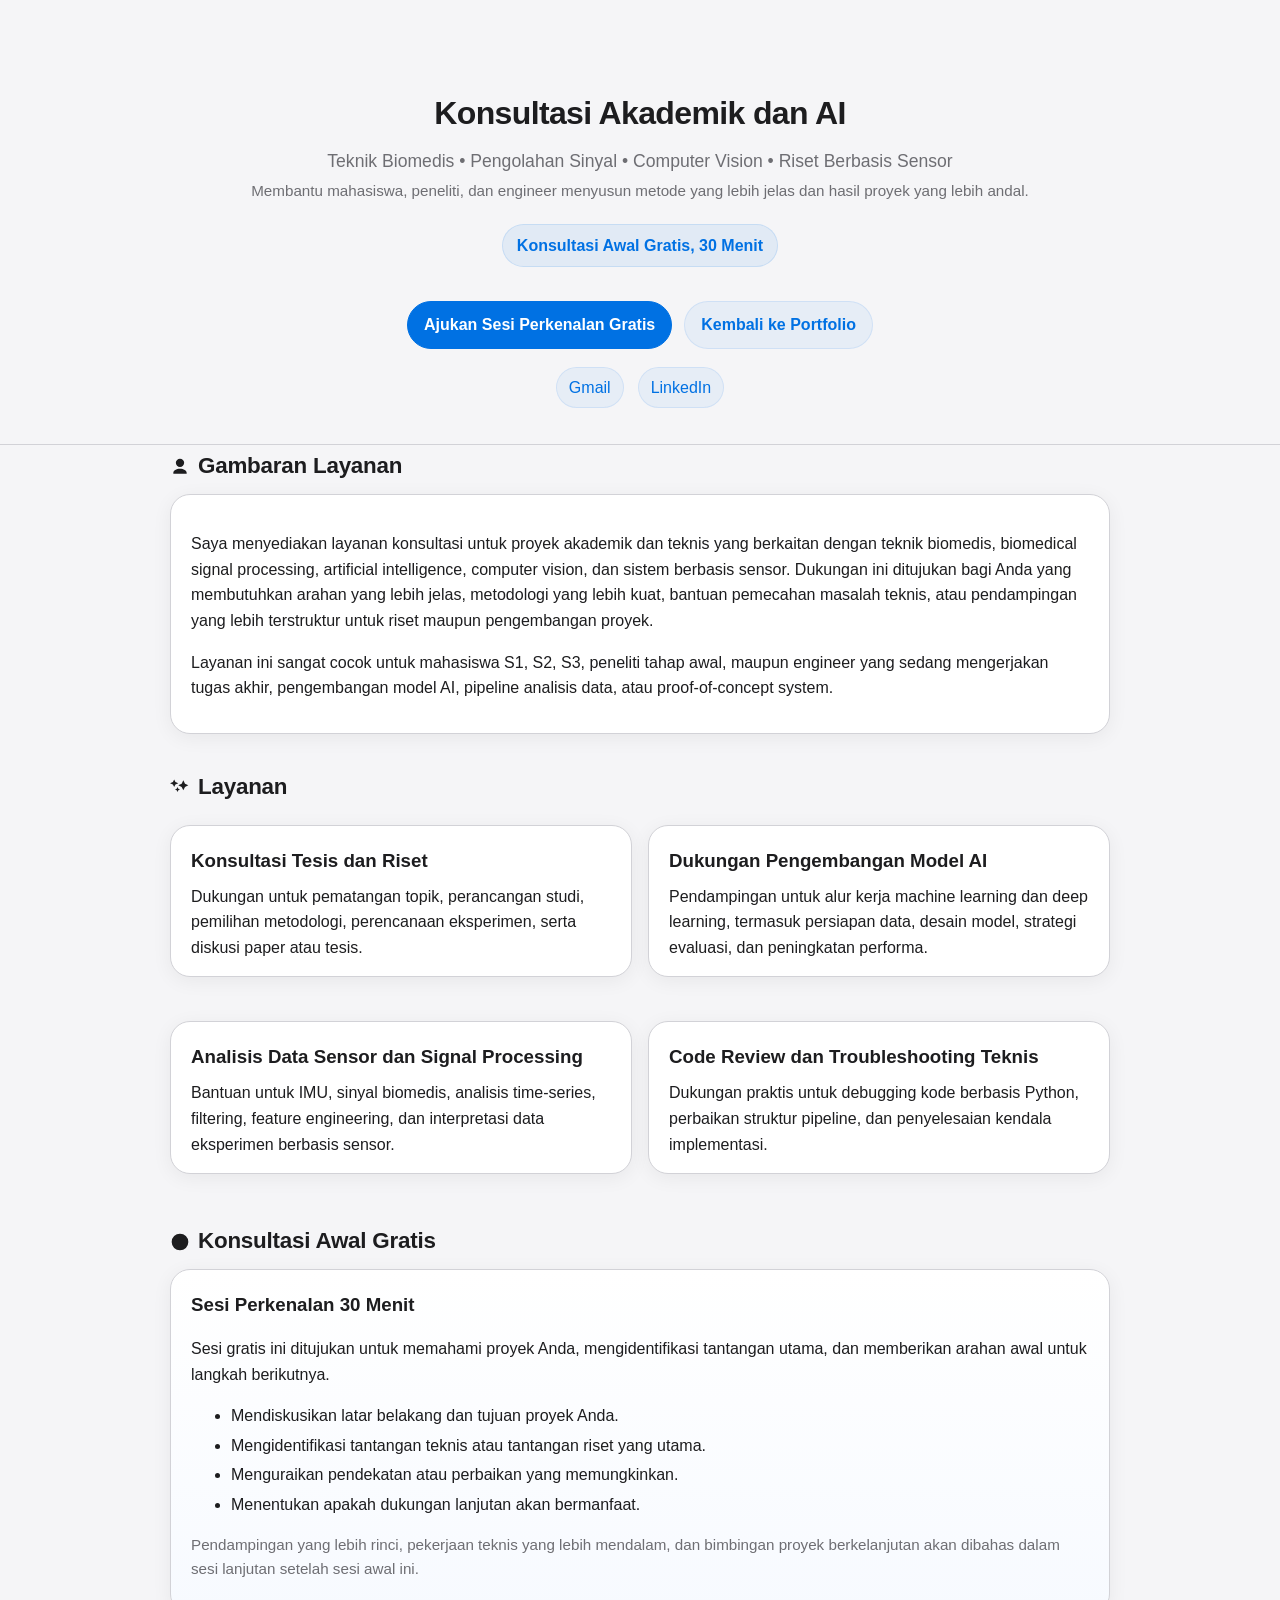
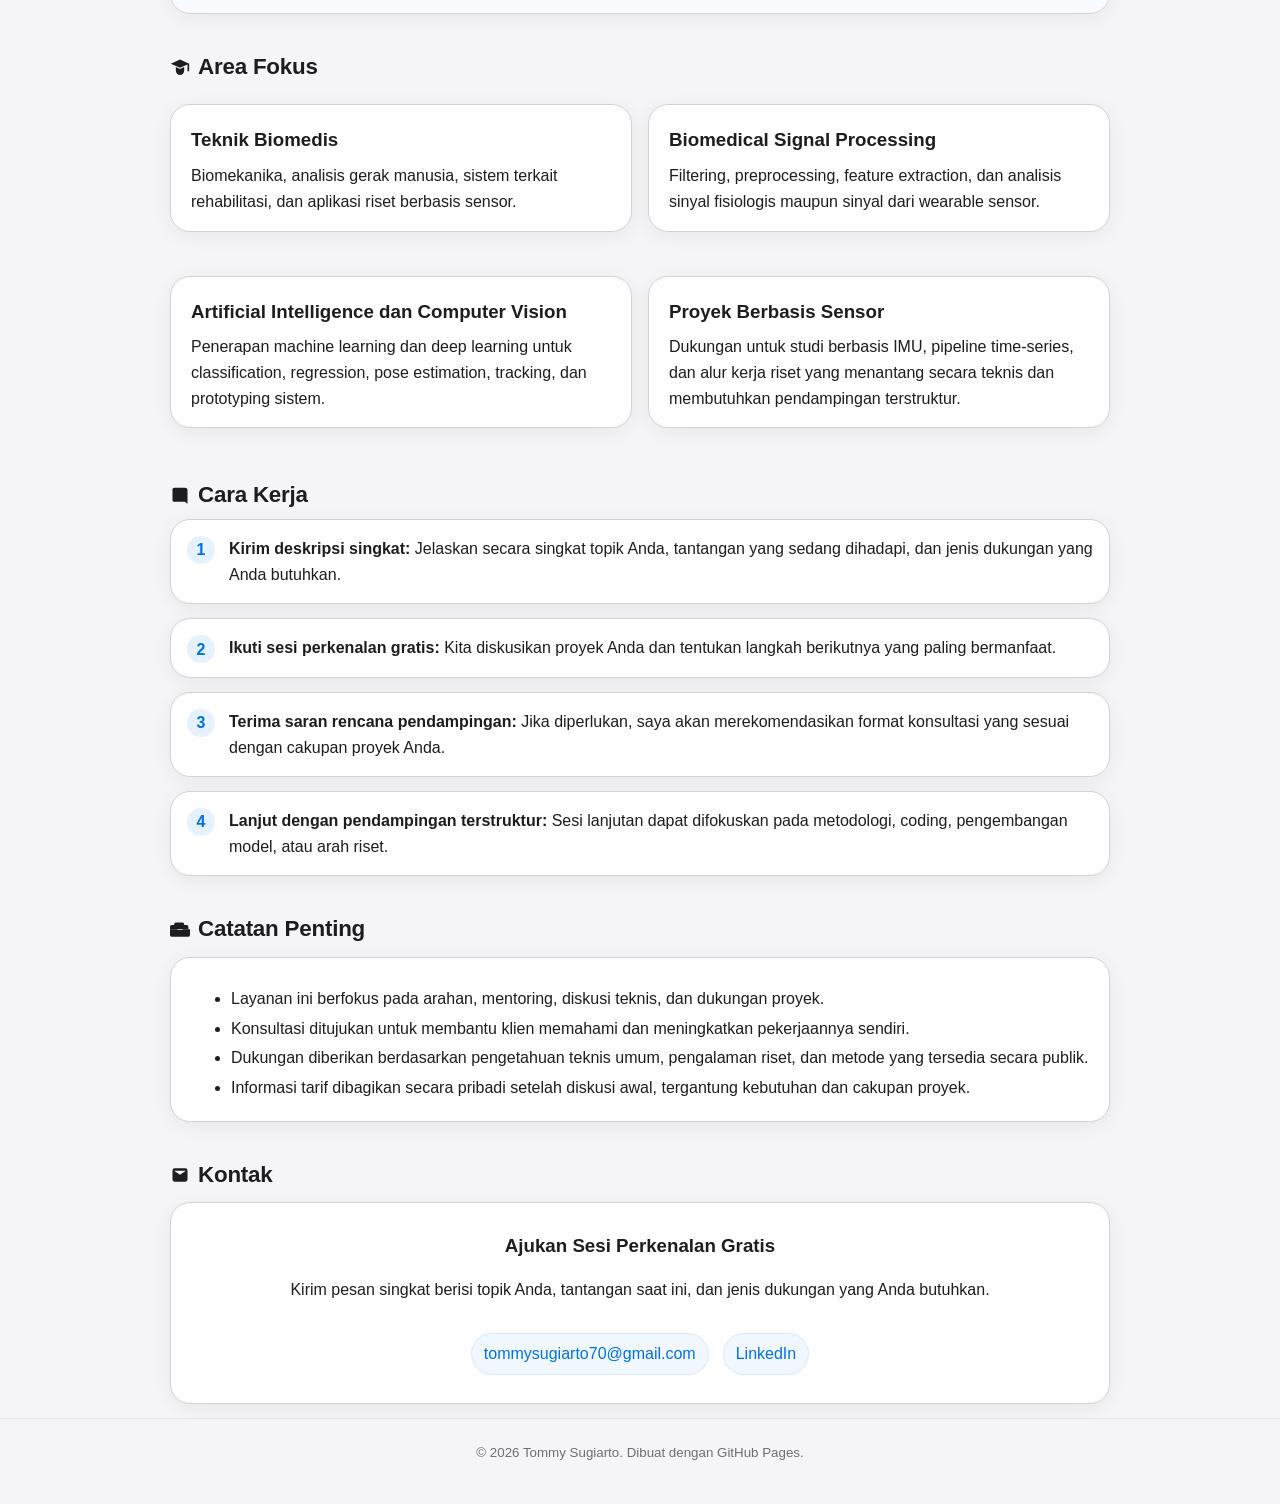
==== consulting-id.html @ d84e2352 "Add files via upload" ====
<!DOCTYPE html>
<html lang="id">
<head>
  <meta charset="utf-8" />
  <meta name="viewport" content="width=device-width, initial-scale=1" />
  <title>Konsultasi • Tommy Sugiarto</title>
  <meta name="description" content="Konsultasi akademik dan AI untuk teknik biomedis, pengolahan sinyal, computer vision, dan proyek riset berbasis sensor." />
  <link rel="stylesheet" href="styles.css" />
  <link rel="icon" href="data:,">
  <style>
    .hero-note {
      display: inline-block;
      margin-top: 10px;
      padding: 8px 14px;
      border-radius: 999px;
      background: rgba(0, 113, 227, 0.08);
      border: 1px solid rgba(0, 113, 227, 0.12);
      color: var(--link);
      font-weight: 600;
    }

    .hero-actions {
      display: flex;
      gap: 12px;
      justify-content: center;
      flex-wrap: wrap;
      margin-top: 18px;
    }

    .button-link {
      display: inline-block;
      text-decoration: none;
      font-weight: 600;
      padding: 10px 16px;
      border-radius: 999px;
      transition: transform 120ms ease;
    }

    .button-link:hover {
      transform: translateY(-1px);
    }

    .button-primary {
      color: #fff;
      background: var(--link);
      border: 1px solid var(--link);
    }

    .button-secondary {
      color: var(--link);
      background: rgba(0, 113, 227, 0.06);
      border: 1px solid rgba(0, 113, 227, 0.10);
    }

    .grid-2 {
      display: grid;
      grid-template-columns: repeat(2, minmax(0, 1fr));
      gap: 16px;
    }

    .service-card h3,
    .mini-card h3 {
      margin-bottom: 8px;
    }

    .service-card p,
    .mini-card p {
      margin: 0;
    }

    .highlight-card {
      background: linear-gradient(180deg, rgba(255,255,255,1) 0%, rgba(247,250,255,1) 100%);
    }

    .steps {
      counter-reset: step;
      list-style: none;
      padding: 0;
      margin: 0;
      display: grid;
      gap: 14px;
    }

    .steps li {
      position: relative;
      padding: 16px 16px 16px 58px;
      background: var(--card);
      border: 1px solid var(--border);
      border-radius: var(--radius);
      box-shadow: var(--shadow);
    }

    .steps li::before {
      counter-increment: step;
      content: counter(step);
      position: absolute;
      left: 16px;
      top: 16px;
      width: 28px;
      height: 28px;
      border-radius: 50%;
      background: rgba(0, 113, 227, 0.10);
      color: var(--link);
      display: grid;
      place-items: center;
      font-weight: 700;
    }

    .contact-box {
      text-align: center;
      padding: 28px 20px;
    }

    .small-note {
      font-size: 0.95rem;
      color: var(--muted);
    }

    @media (max-width: 760px) {
      .grid-2 {
        grid-template-columns: 1fr;
      }
    }
  </style>
</head>
<body>
  <header class="site-header">
    <div class="container">
      <h1>Konsultasi Akademik dan AI</h1>
      <p class="tagline">Teknik Biomedis • Pengolahan Sinyal • Computer Vision • Riset Berbasis Sensor</p>
      <p class="muted">Membantu mahasiswa, peneliti, dan engineer menyusun metode yang lebih jelas dan hasil proyek yang lebih andal.</p>
      <p class="hero-note">Konsultasi Awal Gratis, 30 Menit</p>
      <div class="hero-actions">
        <a class="button-link button-primary" href="mailto:tommysugiarto70@gmail.com">Ajukan Sesi Perkenalan Gratis</a>
        <a class="button-link button-secondary" href="index.html">Kembali ke Portfolio</a>
      </div>
      <nav class="links" style="margin-top:18px;">
        <a href="mailto:tommysugiarto70@gmail.com" aria-label="Email">Gmail</a>
        <a href="https://tw.linkedin.com/in/tommy-sugiarto-65a32ab9" aria-label="LinkedIn">LinkedIn</a>
      </nav>
    </div>
  </header>

  <main class="container">
    <section id="overview">
      <h2 class="section-title">
        <svg class="icon" viewBox="0 0 24 24" fill="currentColor" aria-hidden="true">
          <path d="M12 12a5 5 0 1 0-5-5 5 5 0 0 0 5 5Zm0 2c-4.42 0-8 2.239-8 5v1h16v-1c0-2.761-3.58-5-8-5Z"/>
        </svg>
        Gambaran Layanan
      </h2>
      <div class="card">
        <p>Saya menyediakan layanan konsultasi untuk proyek akademik dan teknis yang berkaitan dengan teknik biomedis, biomedical signal processing, artificial intelligence, computer vision, dan sistem berbasis sensor. Dukungan ini ditujukan bagi Anda yang membutuhkan arahan yang lebih jelas, metodologi yang lebih kuat, bantuan pemecahan masalah teknis, atau pendampingan yang lebih terstruktur untuk riset maupun pengembangan proyek.</p>
        <p>Layanan ini sangat cocok untuk mahasiswa S1, S2, S3, peneliti tahap awal, maupun engineer yang sedang mengerjakan tugas akhir, pengembangan model AI, pipeline analisis data, atau proof-of-concept system.</p>
      </div>
    </section>

    <section id="services">
      <h2 class="section-title">
        <svg class="icon" viewBox="0 0 24 24" fill="currentColor" aria-hidden="true">
          <path d="M5 3l1.5 3L10 7.5 6.5 9 5 12 3.5 9 0 7.5 3.5 6 5 3Zm11 1l2 4 4 2-4 2-2 4-2-4-4-2 4-2 2-4Zm-7 8l1 2 2 1-2 1-1 2-1-2-2-1 2-1 1-2Z"/>
        </svg>
        Layanan
      </h2>
      <div class="grid-2">
        <article class="card service-card">
          <h3>Konsultasi Tesis dan Riset</h3>
          <p>Dukungan untuk pematangan topik, perancangan studi, pemilihan metodologi, perencanaan eksperimen, serta diskusi paper atau tesis.</p>
        </article>
        <article class="card service-card">
          <h3>Dukungan Pengembangan Model AI</h3>
          <p>Pendampingan untuk alur kerja machine learning dan deep learning, termasuk persiapan data, desain model, strategi evaluasi, dan peningkatan performa.</p>
        </article>
        <article class="card service-card">
          <h3>Analisis Data Sensor dan Signal Processing</h3>
          <p>Bantuan untuk IMU, sinyal biomedis, analisis time-series, filtering, feature engineering, dan interpretasi data eksperimen berbasis sensor.</p>
        </article>
        <article class="card service-card">
          <h3>Code Review dan Troubleshooting Teknis</h3>
          <p>Dukungan praktis untuk debugging kode berbasis Python, perbaikan struktur pipeline, dan penyelesaian kendala implementasi.</p>
        </article>
      </div>
    </section>

    <section id="free-session">
      <h2 class="section-title">
        <svg class="icon" viewBox="0 0 24 24" fill="currentColor" aria-hidden="true">
          <path d="M12 2a10 10 0 1 0 10 10A10.011 10.011 0 0 0 12 2Zm1 11h4v-2h-3V7h-2v6Z"/>
        </svg>
        Konsultasi Awal Gratis
      </h2>
      <div class="card highlight-card">
        <h3>Sesi Perkenalan 30 Menit</h3>
        <p>Sesi gratis ini ditujukan untuk memahami proyek Anda, mengidentifikasi tantangan utama, dan memberikan arahan awal untuk langkah berikutnya.</p>
        <ul class="bullets">
          <li>Mendiskusikan latar belakang dan tujuan proyek Anda.</li>
          <li>Mengidentifikasi tantangan teknis atau tantangan riset yang utama.</li>
          <li>Menguraikan pendekatan atau perbaikan yang memungkinkan.</li>
          <li>Menentukan apakah dukungan lanjutan akan bermanfaat.</li>
        </ul>
        <p class="small-note">Pendampingan yang lebih rinci, pekerjaan teknis yang lebih mendalam, dan bimbingan proyek berkelanjutan akan dibahas dalam sesi lanjutan setelah sesi awal ini.</p>
      </div>
    </section>

    <section id="focus-areas">
      <h2 class="section-title">
        <svg class="icon" viewBox="0 0 24 24" fill="currentColor" aria-hidden="true">
          <path d="M12 3 1 8l11 5 9-4.091V17h2V8z"/><path d="M7 12v4.5a5 5 0 0 0 10 0V12l-5 2.273z"/>
        </svg>
        Area Fokus
      </h2>
      <div class="grid-2">
        <article class="card mini-card">
          <h3>Teknik Biomedis</h3>
          <p>Biomekanika, analisis gerak manusia, sistem terkait rehabilitasi, dan aplikasi riset berbasis sensor.</p>
        </article>
        <article class="card mini-card">
          <h3>Biomedical Signal Processing</h3>
          <p>Filtering, preprocessing, feature extraction, dan analisis sinyal fisiologis maupun sinyal dari wearable sensor.</p>
        </article>
        <article class="card mini-card">
          <h3>Artificial Intelligence dan Computer Vision</h3>
          <p>Penerapan machine learning dan deep learning untuk classification, regression, pose estimation, tracking, dan prototyping sistem.</p>
        </article>
        <article class="card mini-card">
          <h3>Proyek Berbasis Sensor</h3>
          <p>Dukungan untuk studi berbasis IMU, pipeline time-series, dan alur kerja riset yang menantang secara teknis dan membutuhkan pendampingan terstruktur.</p>
        </article>
      </div>
    </section>

    <section id="process">
      <h2 class="section-title">
        <svg class="icon" viewBox="0 0 24 24" fill="currentColor" aria-hidden="true">
          <path d="M3 4a2 2 0 0 1 2-2h13a3 3 0 0 1 3 3v15.5a.5.5 0 0 1-.8.4L18 19H5a2 2 0 0 1-2-2Z"/>
        </svg>
        Cara Kerja
      </h2>
      <ol class="steps">
        <li><strong>Kirim deskripsi singkat:</strong> Jelaskan secara singkat topik Anda, tantangan yang sedang dihadapi, dan jenis dukungan yang Anda butuhkan.</li>
        <li><strong>Ikuti sesi perkenalan gratis:</strong> Kita diskusikan proyek Anda dan tentukan langkah berikutnya yang paling bermanfaat.</li>
        <li><strong>Terima saran rencana pendampingan:</strong> Jika diperlukan, saya akan merekomendasikan format konsultasi yang sesuai dengan cakupan proyek Anda.</li>
        <li><strong>Lanjut dengan pendampingan terstruktur:</strong> Sesi lanjutan dapat difokuskan pada metodologi, coding, pengembangan model, atau arah riset.</li>
      </ol>
    </section>

    <section id="notes">
      <h2 class="section-title">
        <svg class="icon" viewBox="0 0 24 24" fill="currentColor" aria-hidden="true">
          <path d="M9 3h6a2 2 0 0 1 2 2v1h3a2 2 0 0 1 2 2v3H0V8a2 2 0 0 1 2-2h3V5a2 2 0 0 1 2-2Zm1 3V5h4v1Z"/><path d="M24 11v7a2 2 0 0 1-2 2H2a2 2 0 0 1-2-2v-7h9v1h6v-1z"/>
        </svg>
        Catatan Penting
      </h2>
      <div class="card">
        <ul class="bullets">
          <li>Layanan ini berfokus pada arahan, mentoring, diskusi teknis, dan dukungan proyek.</li>
          <li>Konsultasi ditujukan untuk membantu klien memahami dan meningkatkan pekerjaannya sendiri.</li>
          <li>Dukungan diberikan berdasarkan pengetahuan teknis umum, pengalaman riset, dan metode yang tersedia secara publik.</li>
          <li>Informasi tarif dibagikan secara pribadi setelah diskusi awal, tergantung kebutuhan dan cakupan proyek.</li>
        </ul>
      </div>
    </section>

    <section id="contact">
      <h2 class="section-title">
        <svg class="icon" viewBox="0 0 24 24" fill="currentColor" aria-hidden="true">
          <path d="M21 6.5a2.5 2.5 0 0 0-2.5-2.5h-13A2.5 2.5 0 0 0 3 6.5v11A2.5 2.5 0 0 0 5.5 20h13a2.5 2.5 0 0 0 2.5-2.5Zm-2 .5-7 4.667L5 7Z"/>
        </svg>
        Kontak
      </h2>
      <div class="card contact-box">
        <h3>Ajukan Sesi Perkenalan Gratis</h3>
        <p>Kirim pesan singkat berisi topik Anda, tantangan saat ini, dan jenis dukungan yang Anda butuhkan.</p>
        <nav class="links" style="margin-top: 14px;">
          <a href="mailto:tommysugiarto70@gmail.com">tommysugiarto70@gmail.com</a>
          <a href="https://tw.linkedin.com/in/tommy-sugiarto-65a32ab9">LinkedIn</a>
        </nav>
      </div>
    </section>
  </main>

  <footer class="site-footer">
    <div class="container">
      <small>© <span id="y"></span> Tommy Sugiarto. Dibuat dengan GitHub Pages.</small>
    </div>
  </footer>

  <script>
    document.getElementById('y').textContent = new Date().getFullYear();
  </script>
</body>
</html>
---- styles.css ----
:root {
  --bg: #f5f5f7;
  --panel: #ffffff;
  --text: #1d1d1f;
  --muted: #6e6e73;
  --link: #0071e3;
  --card: #ffffff;
  --border: #d2d2d7;
  --shadow: 0 4px 20px rgba(0, 0, 0, 0.06);
  --radius: 20px;
  --maxw: 980px;
}

* { box-sizing: border-box; }
html, body { margin: 0; padding: 0; background: var(--bg); color: var(--text); }
body {
  font-family: -apple-system, BlinkMacSystemFont, "SF Pro Text", "Helvetica Neue", Arial, sans-serif;
  background: var(--bg);
  color: var(--text);
  line-height: 1.6;
}

.container { width: 100%; max-width: var(--maxw); margin: 0 auto; padding: 0 20px; }

.site-header {
  padding: 72px 0 36px;
  text-align: center;
  background: var(--bg);
  border-bottom: 1px solid var(--border);
}

.site-header h1 {
  margin: 16px 0 8px;
  font-size: 2rem;
}

.site-header .tagline {
  color: var(--muted);
  margin: 0 0 4px;
  font-size: 1.1rem;
}

.site-header .muted {
  color: var(--muted);
  margin: 0 0 10px;
  font-size: 0.95rem;
}

.avatar {
  width: 240px;   /* default (desktop/laptop) */
  height: 240px;
  border-radius: 50%;
  object-fit: cover;
  border: 3px solid rgba(0,0,0,0.2);
  box-shadow: 0 10px 28px rgba(0,0,0,0.35);
  margin-bottom: 12px;
}

/* Tablet screens (≤768px) */
@media (max-width: 768px) {
  .avatar {
    width: 130px;
    height: 130px;
  }
}

/* Small mobile screens (≤480px) */
@media (max-width: 480px) {
  .avatar {
    width: 100px;
    height: 100px;
  }
}

h1 { margin: 16px 0 8px; font-size: 2rem; }
.tagline { color: var(--muted); margin: 0 0 4px; }
.muted { color: var(--muted); margin: 0 0 10px; }

.links { display: inline-flex; gap: 14px; flex-wrap: wrap; justify-content: center; }
.links a {
  color: var(--link);
  text-decoration: none;
  font-weight: 500;
  padding: 7px 12px;
  border-radius: 999px;
  background: rgba(0, 113, 227, 0.06);
  border: 1px solid rgba(0, 113, 227, 0.10);
}
.links a:hover { transform: translateY(-1px); transition: transform 120ms ease; }

main {
  padding: 40px 0 72px;
}
section + section {
  margin-top: 40px;
}
h1 {
  font-size: 2.6rem;
  font-weight: 700;
  letter-spacing: -0.02em;
}
h2 {
  font-size: 1.5rem;
  font-weight: 600;
  letter-spacing: -0.01em;
}

.card {
  background: var(--card);
  border: 1px solid var(--border);
  border-radius: var(--radius);
  padding: 20px 20px 16px;
  margin: 14px 0;
  box-shadow: var(--shadow);
}
.card h3 { margin: 0 0 6px; }
.sub { color: var(--muted); font-size: 0.95rem; }
.bullets { margin: 8px 0 0; }
.bullets li { margin: 4px 0; }

.edu, .awards { list-style: none; padding: 0; margin: 0; }
.edu li, .awards li { padding: 8px 0; border-bottom: 1px dashed rgba(0,0,0,0.06); }

.pubs .pub { padding: 10px 0; border-bottom: 1px dashed rgba(0,0,0,0.06); }
.pub-title { margin-bottom: 4px; }
.pub-meta a { color: var(--link); text-decoration: none; }

.site-footer {
  padding: 20px 0 40px;
  border-top: 1px solid rgba(0,0,0,0.06);
  color: var(--muted);
  text-align: center;
}

@media (max-width: 520px) {
  h1 { font-size: 1.6rem; }
}

/* --- Logos next to org names --- */
.org {
  display: flex;
  align-items: center;
  gap: 12px; /* was 10px */
}

.org-logo {
  width: 40px;       /* increased from ~28px */
  height: 40px;
  border-radius: 6px;
  object-fit: contain;
  border: 1px solid rgba(0,0,0,0.06);
  background-color: #fff; /* optional: helps logos with transparent edges */
}


/* --- Section headers with icons --- */
.section-title {
  display: flex;
  align-items: center;
  gap: 8px;
  margin: 8px 0 10px;
  font-size: 1.4rem;
  line-height: 1.2;
}

.icon {
  width: 20px;
  height: 20px;
  flex: 0 0 20px;
  font-size: 0; /* stop inheriting text size */
}


/* --- Publication list look --- */
.pubs .pub { padding: 10px 0; border-bottom: 1px dashed rgba(0,0,0,0.06); }
.pub-title { margin-bottom: 4px; }
.pub-meta a { color: var(--link); text-decoration: none; }

.award-item {
  display: flex;
  align-items: flex-start;
  gap: 12px;
  margin: 10px 0;
}

.award-logo {
  width: 40px;
  height: 40px;
  object-fit: contain;
  border-radius: 6px;
  border: 1px solid rgba(0,0,0,0.06);
  background-color: #fff; /* helps logos with transparency */
}

.award-text {
  flex: 1;
}
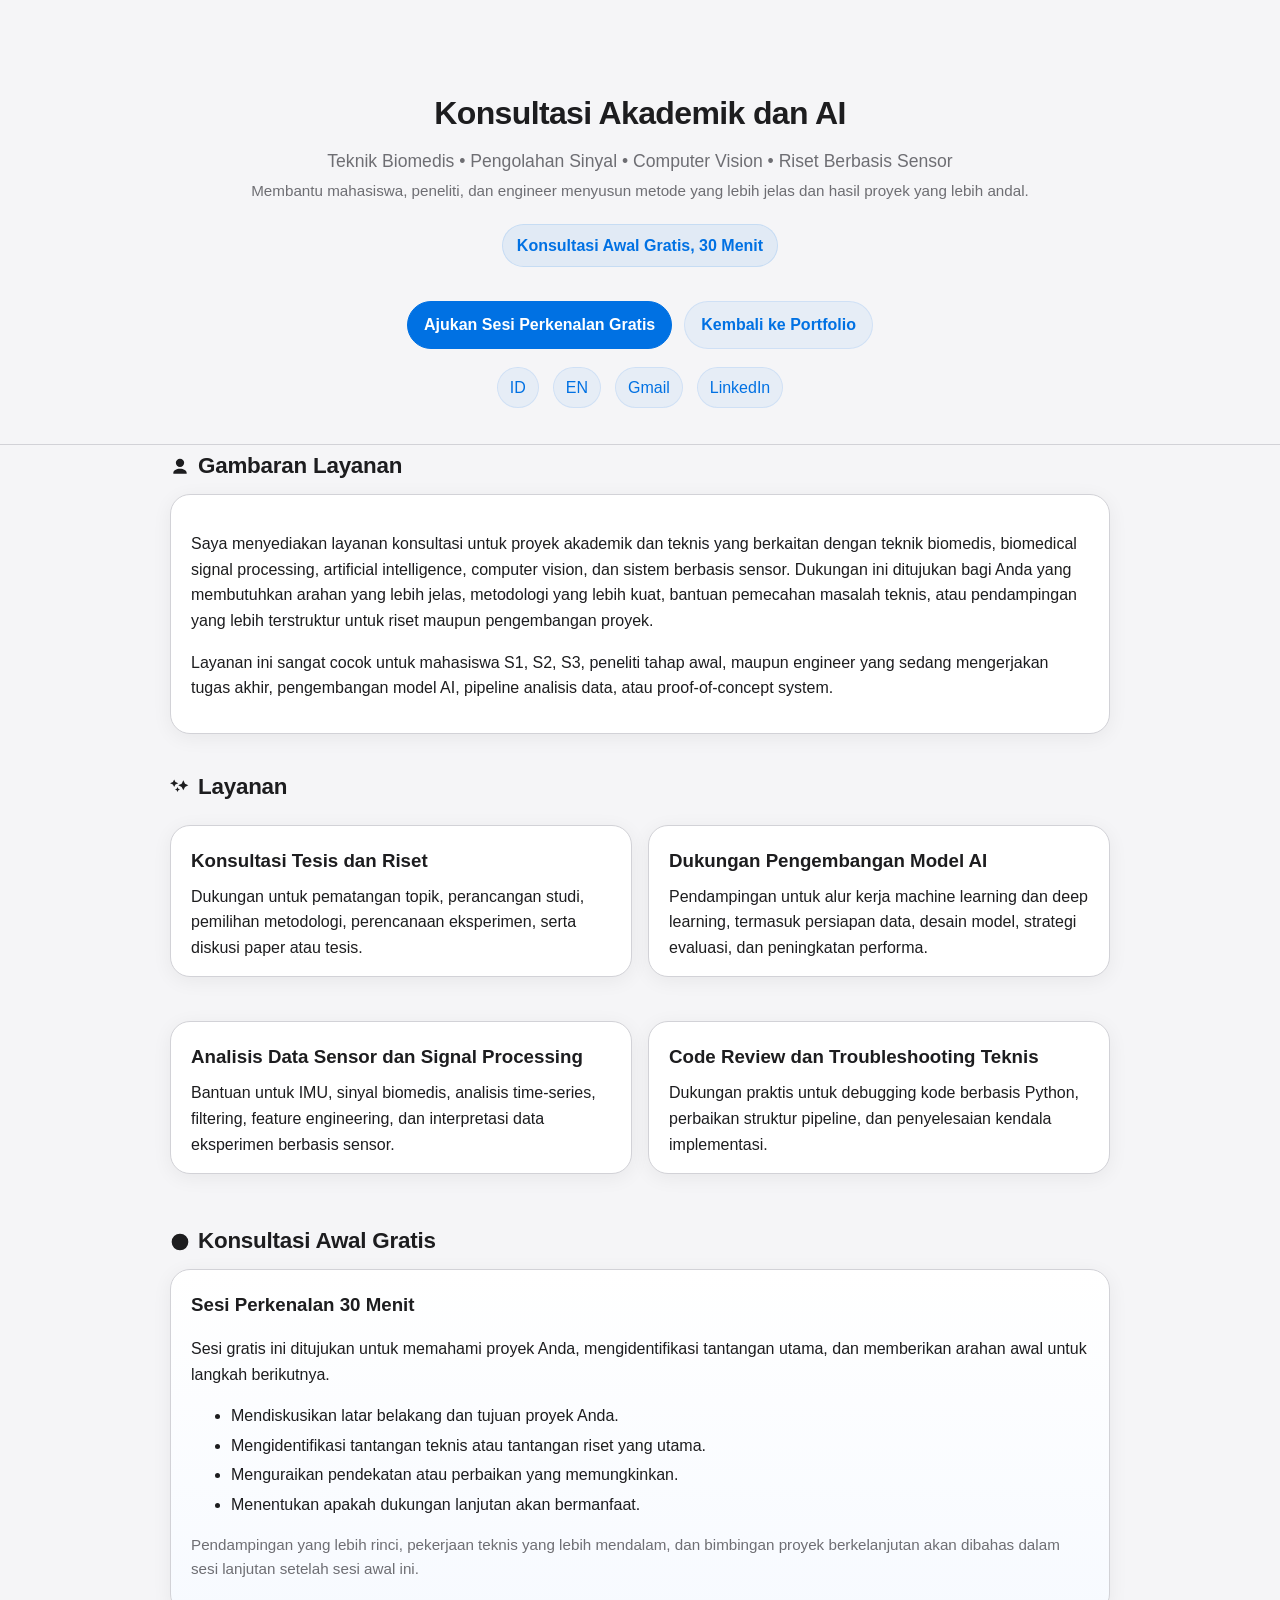
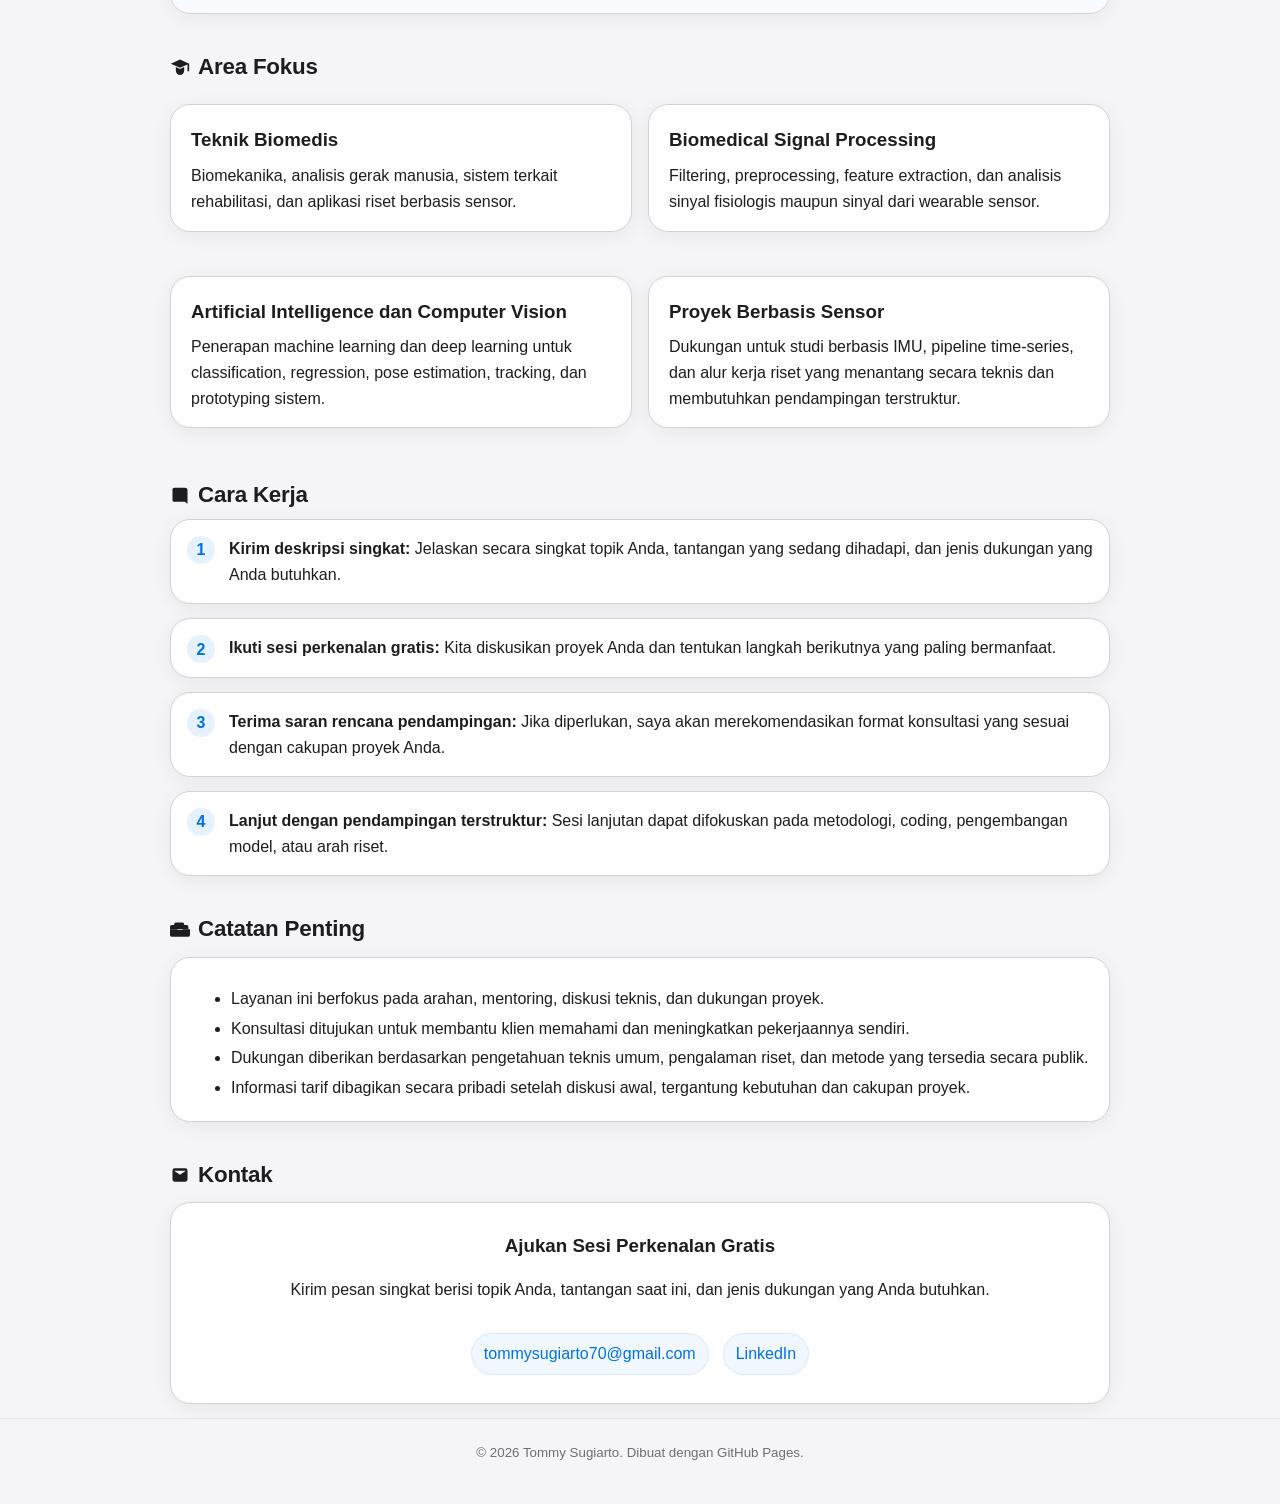
==== commit 14ee2ffd: "Add language switch links to consulting-id.html" ====
--- a/consulting-id.html
+++ b/consulting-id.html
@@ -135,6 +135,8 @@
         <a class="button-link button-secondary" href="index.html">Kembali ke Portfolio</a>
       </div>
       <nav class="links" style="margin-top:18px;">
+        <a href="consulting-id.html" aria-label="Versi Indonesia">ID</a>
+        <a href="consulting.html" aria-label="English version">EN</a>
         <a href="mailto:tommysugiarto70@gmail.com" aria-label="Email">Gmail</a>
         <a href="https://tw.linkedin.com/in/tommy-sugiarto-65a32ab9" aria-label="LinkedIn">LinkedIn</a>
       </nav>
@@ -289,4 +291,4 @@
     document.getElementById('y').textContent = new Date().getFullYear();
   </script>
 </body>
-</html>+</html>
